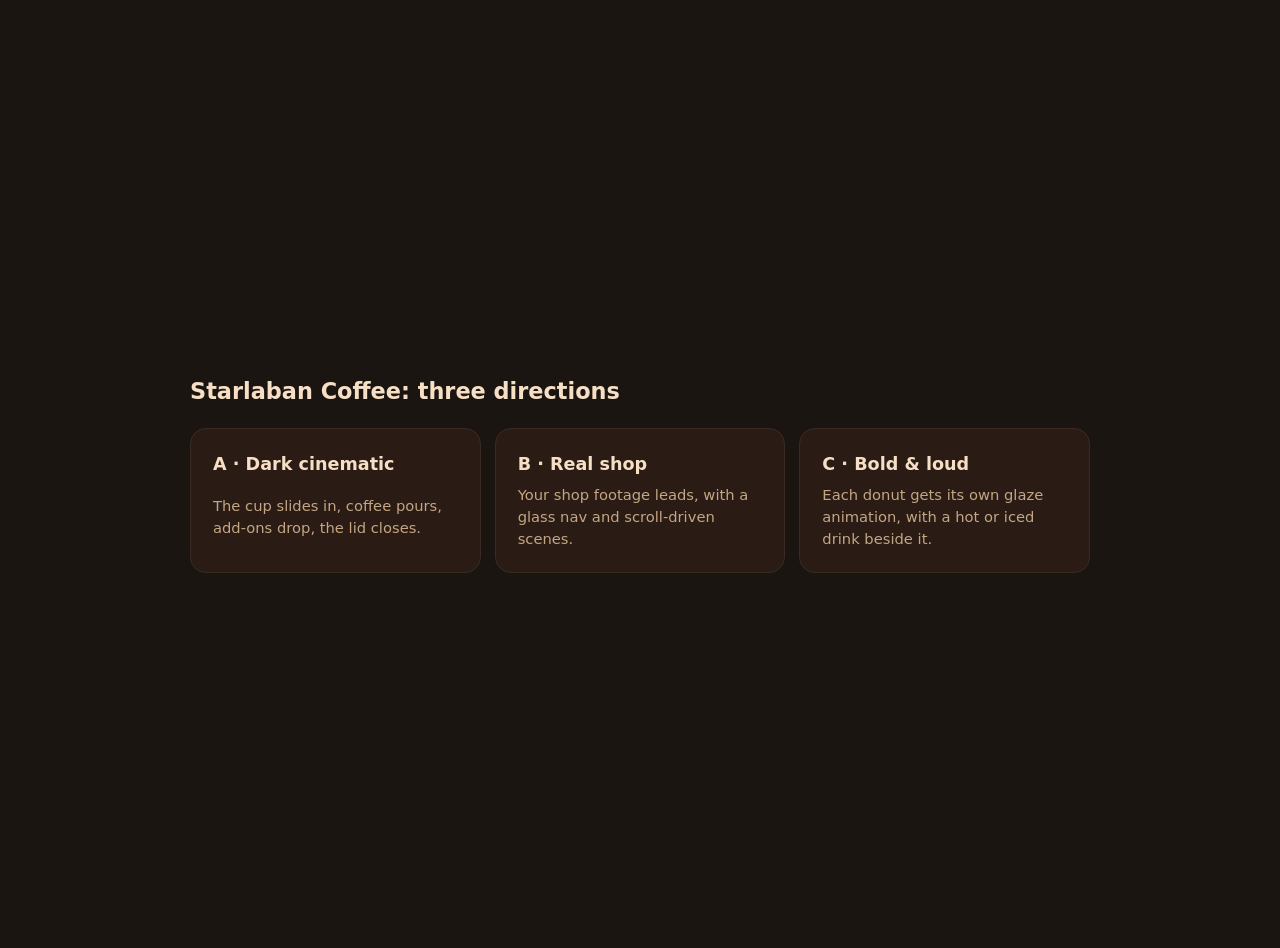
==== index.html @ 2fdb60ed "Starlaban: three site previews (A, B, C) Co-Authored-By: Claude Opus 5.5 <noreply@anthropic.com>" ====
<!doctype html>
<html lang="en">
<head>
<meta charset="utf-8"><meta name="viewport" content="width=device-width, initial-scale=1">
<title>Starlaban Coffee · pick a site</title>
<link rel="icon" href="/starlaban/brand/logo.jpg">
<style>
  body{margin:0;min-height:100vh;display:grid;place-items:center;background:#1b1512;color:#f7dfc5;font:16px/1.5 system-ui,sans-serif;padding:24px}
  main{display:grid;gap:20px;max-width:900px;width:100%}
  h1{margin:0;font-size:1.4rem}
  .grid{display:grid;grid-template-columns:repeat(auto-fit,minmax(220px,1fr));gap:14px}
  a{display:grid;gap:6px;padding:22px;border-radius:16px;background:#2a1c15;color:inherit;text-decoration:none;border:1px solid #3a2b22;transition:border-color .2s,transform .2s}
  a:hover{border-color:#c99667;transform:translateY(-2px)}
  b{font-size:1.1rem} span{color:#c4a684;font-size:.92rem}
</style>
</head>
<body><main>
  <h1>Starlaban Coffee: three directions</h1>
  <div class="grid">
    <a href="/starlaban/a/"><b>A · Dark cinematic</b><span>The cup slides in, coffee pours, add-ons drop, the lid closes.</span></a>
    <a href="/starlaban/b/"><b>B · Real shop</b><span>Your shop footage leads, with a glass nav and scroll-driven scenes.</span></a>
    <a href="/starlaban/c/"><b>C · Bold &amp; loud</b><span>Each donut gets its own glaze animation, with a hot or iced drink beside it.</span></a>
  </div>
</main></body></html>
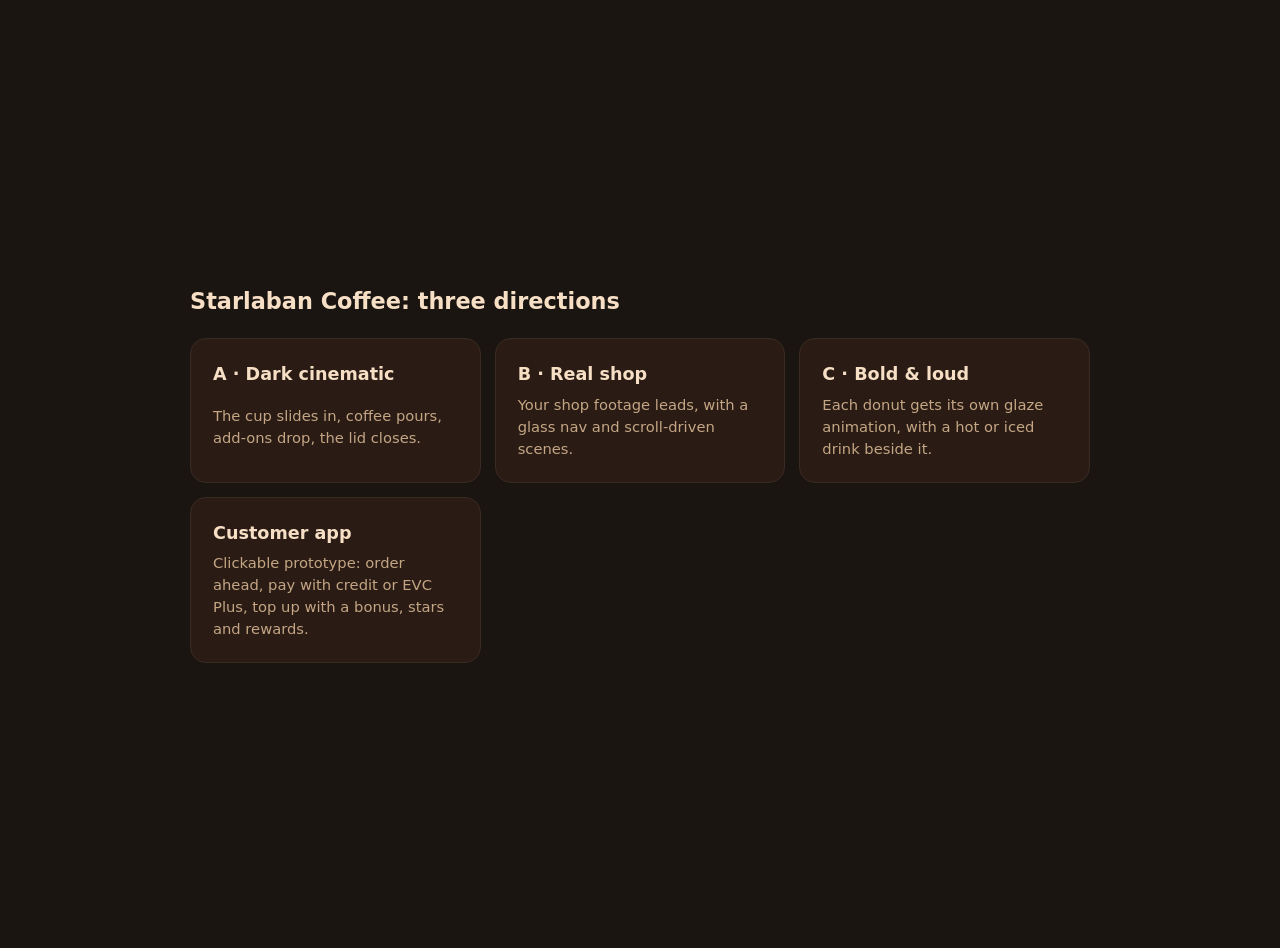
==== commit 11b7f383: "Add the customer app prototype at /app/ Co-Authored-By: Claude Opus 5.5 <noreply@anthropic.com>" ====
--- a/index.html
+++ b/index.html
@@ -20,5 +20,6 @@
     <a href="/starlaban/a/"><b>A · Dark cinematic</b><span>The cup slides in, coffee pours, add-ons drop, the lid closes.</span></a>
     <a href="/starlaban/b/"><b>B · Real shop</b><span>Your shop footage leads, with a glass nav and scroll-driven scenes.</span></a>
     <a href="/starlaban/c/"><b>C · Bold &amp; loud</b><span>Each donut gets its own glaze animation, with a hot or iced drink beside it.</span></a>
+    <a href="/starlaban/app/"><b>Customer app</b><span>Clickable prototype: order ahead, pay with credit or EVC Plus, top up with a bonus, stars and rewards.</span></a>
   </div>
 </main></body></html>
